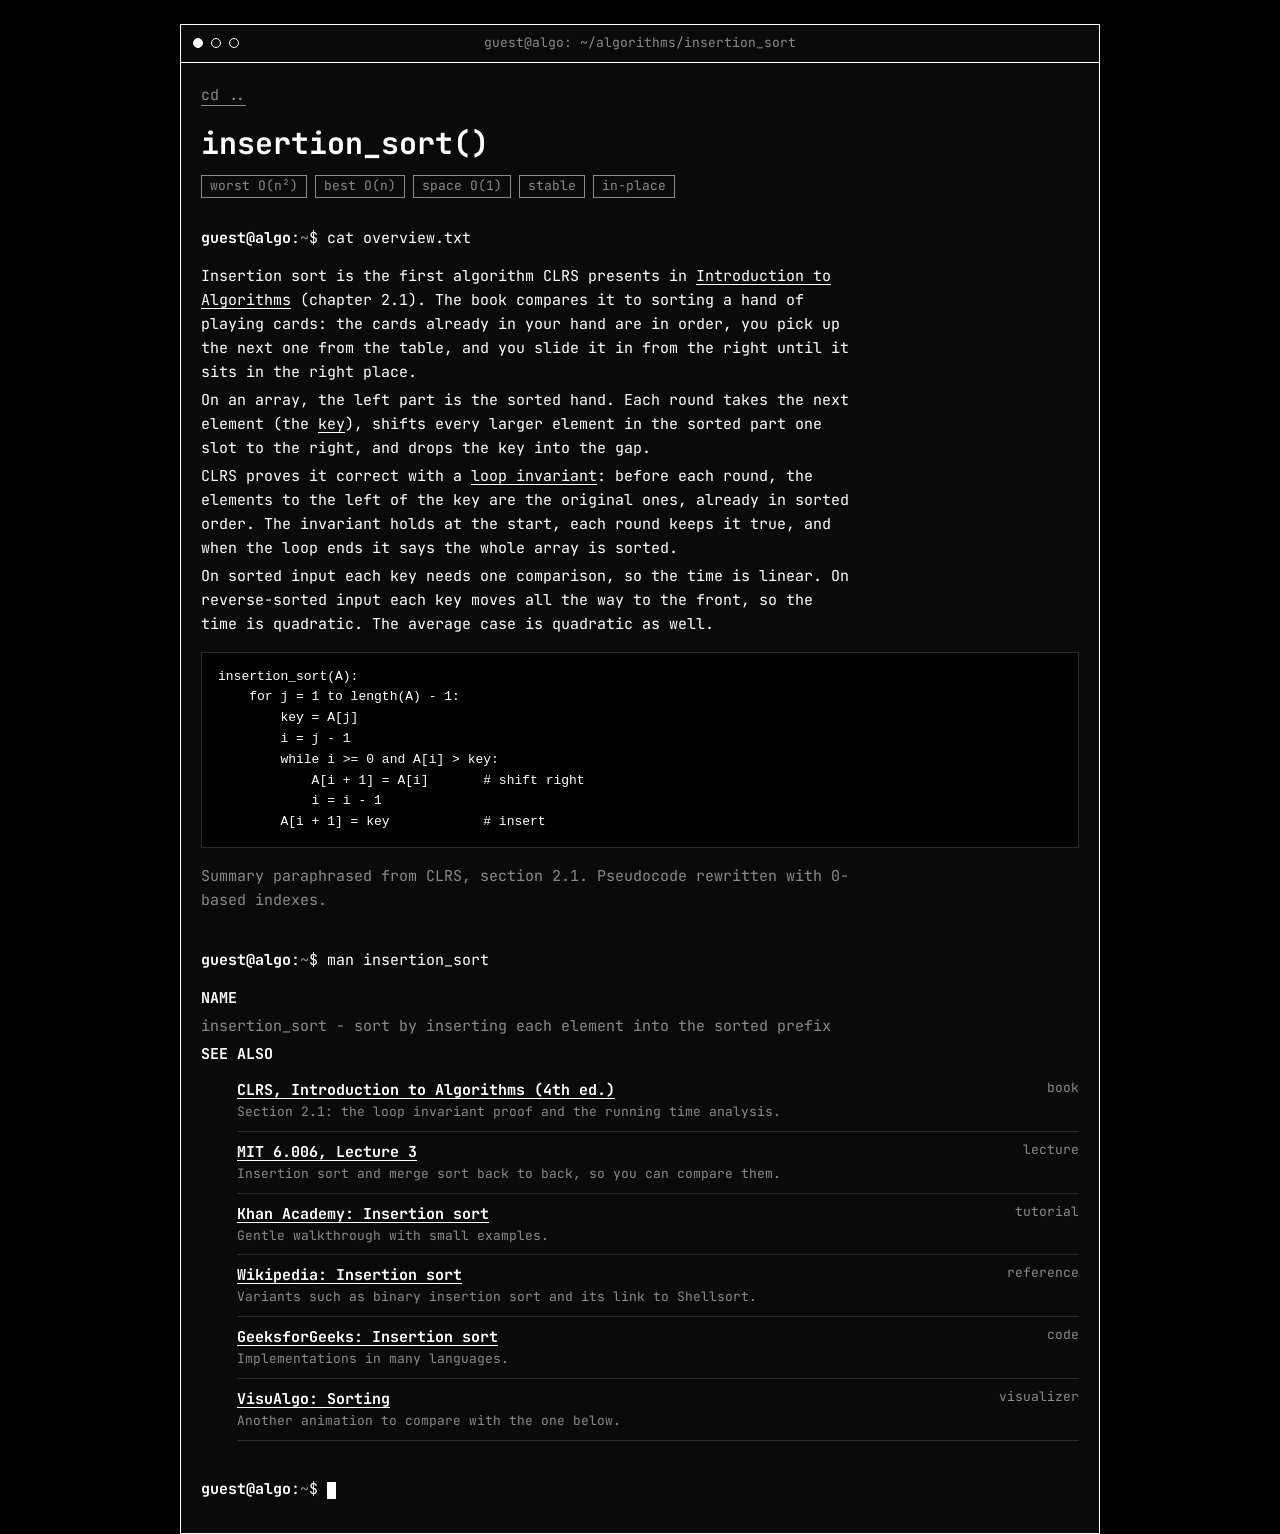
==== insertion-sort.html @ 258cb3d3 "feat(insertion-sort): add man-page style references section" ====
<!DOCTYPE html>
<html lang="en">
<head>
  <meta charset="UTF-8">
  <meta name="viewport" content="width=device-width, initial-scale=1">
  <title>insertion_sort() | Algorithm Visualizer</title>
  <meta name="description" content="Insertion sort explained, with references and a step-by-step animation you can run on your own data.">
  <link rel="preconnect" href="https://fonts.googleapis.com">
  <link rel="preconnect" href="https://fonts.gstatic.com" crossorigin>
  <link href="https://fonts.googleapis.com/css2?family=JetBrains+Mono:wght@400;700&display=swap" rel="stylesheet">
  <link rel="stylesheet" href="css/style.css">
  <link rel="stylesheet" href="css/algo-page.css">
</head>
<body>
  <main class="terminal wide">
    <div class="titlebar">
      <span class="dot"></span><span class="dot"></span><span class="dot"></span>
      <span class="title">guest@algo: ~/algorithms/insertion_sort</span>
    </div>

    <div class="screen">
      <p class="nav"><a href="index.html">cd ..</a></p>
      <h1>insertion_sort()</h1>
      <ul class="tags">
        <li>worst O(n²)</li>
        <li>best O(n)</li>
        <li>space O(1)</li>
        <li>stable</li>
        <li>in-place</li>
      </ul>

      <section id="overview">
        <p class="prompt"><span class="user">guest@algo</span>:<span class="path">~</span>$ cat overview.txt</p>
        <p>
          Insertion sort is the first algorithm CLRS presents in
          <em>Introduction to Algorithms</em> (chapter 2.1). The book compares it
          to sorting a hand of playing cards: the cards already in your hand are in
          order, you pick up the next one from the table, and you slide it in from
          the right until it sits in the right place.
        </p>
        <p>
          On an array, the left part is the sorted hand. Each round takes the next
          element (the <em>key</em>), shifts every larger element in the sorted part
          one slot to the right, and drops the key into the gap.
        </p>
        <p>
          CLRS proves it correct with a <em>loop invariant</em>: before each round,
          the elements to the left of the key are the original ones, already in
          sorted order. The invariant holds at the start, each round keeps it true,
          and when the loop ends it says the whole array is sorted.
        </p>
        <p>
          On sorted input each key needs one comparison, so the time is linear. On
          reverse-sorted input each key moves all the way to the front, so the time
          is quadratic. The average case is quadratic as well.
        </p>
<pre class="code">insertion_sort(A):
    for j = 1 to length(A) - 1:
        key = A[j]
        i = j - 1
        while i >= 0 and A[i] > key:
            A[i + 1] = A[i]       # shift right
            i = i - 1
        A[i + 1] = key            # insert</pre>
        <p class="dim">Summary paraphrased from CLRS, section 2.1. Pseudocode rewritten with 0-based indexes.</p>
      </section>

      <section id="docs">
        <p class="prompt"><span class="user">guest@algo</span>:<span class="path">~</span>$ man insertion_sort</p>
        <div class="man">
          <p class="man-h">NAME</p>
          <p class="man-b">insertion_sort - sort by inserting each element into the sorted prefix</p>
          <p class="man-h">SEE ALSO</p>
          <ul class="refs">
            <li>
              <a href="https://mitpress.mit.edu/9780262046305/introduction-to-algorithms/" target="_blank" rel="noopener">CLRS, Introduction to Algorithms (4th ed.)</a>
              <span class="kind">book</span>
              <span class="why">Section 2.1: the loop invariant proof and the running time analysis.</span>
            </li>
            <li>
              <a href="https://ocw.mit.edu/courses/electrical-engineering-and-computer-science/6-006-introduction-to-algorithms-fall-2011/lecture-videos/lecture-3-insertion-sort-merge-sort/" target="_blank" rel="noopener">MIT 6.006, Lecture 3</a>
              <span class="kind">lecture</span>
              <span class="why">Insertion sort and merge sort back to back, so you can compare them.</span>
            </li>
            <li>
              <a href="https://www.khanacademy.org/computing/computer-science/algorithms/insertion-sort/a/insertion-sort" target="_blank" rel="noopener">Khan Academy: Insertion sort</a>
              <span class="kind">tutorial</span>
              <span class="why">Gentle walkthrough with small examples.</span>
            </li>
            <li>
              <a href="https://en.wikipedia.org/wiki/Insertion_sort" target="_blank" rel="noopener">Wikipedia: Insertion sort</a>
              <span class="kind">reference</span>
              <span class="why">Variants such as binary insertion sort and its link to Shellsort.</span>
            </li>
            <li>
              <a href="https://www.geeksforgeeks.org/insertion-sort-algorithm/" target="_blank" rel="noopener">GeeksforGeeks: Insertion sort</a>
              <span class="kind">code</span>
              <span class="why">Implementations in many languages.</span>
            </li>
            <li>
              <a href="https://visualgo.net/en/sorting" target="_blank" rel="noopener">VisuAlgo: Sorting</a>
              <span class="kind">visualizer</span>
              <span class="why">Another animation to compare with the one below.</span>
            </li>
          </ul>
        </div>
      </section>



      <p class="prompt"><span class="user">guest@algo</span>:<span class="path">~</span>$ <span class="cursor" aria-hidden="true"></span></p>
    </div>
  </main>
</body>
</html>
---- css/style.css ----
/* Algorithm Visualizer - terminal theme (black & white) */

:root {
  --bg: #000;
  --fg: #fff;
  --dim: #8a8a8a;
  --line: #2b2b2b;
  --panel: #0a0a0a;
  --font: "JetBrains Mono", ui-monospace, "SF Mono", Menlo, Consolas, "Liberation Mono", monospace;
}

* { box-sizing: border-box; }

html, body { height: 100%; }

body {
  margin: 0;
  background: var(--bg);
  color: var(--fg);
  font-family: var(--font);
  font-size: 15px;
  line-height: 1.6;
  display: flex;
  align-items: center;
  justify-content: center;
  padding: 24px 16px;
}

a { color: inherit; text-decoration: none; }

:focus-visible {
  outline: 2px solid var(--fg);
  outline-offset: 3px;
}

/* ---------- terminal window ---------- */
.terminal {
  width: 100%;
  max-width: 760px;
  border: 1px solid var(--fg);
  background: var(--panel);
}

.titlebar {
  display: flex;
  align-items: center;
  gap: 8px;
  padding: 8px 12px;
  border-bottom: 1px solid var(--fg);
  color: var(--dim);
  font-size: 13px;
}

.titlebar .dot {
  width: 10px;
  height: 10px;
  border: 1px solid var(--fg);
  border-radius: 50%;
}

.titlebar .dot:first-child { background: var(--fg); }

.titlebar .title {
  margin-left: auto;
  margin-right: auto;
  padding-right: 54px; /* visually center against the dots */
  white-space: nowrap;
  overflow: hidden;
  text-overflow: ellipsis;
}

.screen { padding: 20px 20px 28px; }

.screen p { margin: 0 0 4px; }

.prompt { color: var(--fg); }
.prompt .user { font-weight: 700; }
.prompt .path { color: var(--dim); }
.dim { color: var(--dim); }

/* ---------- banner ---------- */
.banner {
  margin: 0 0 20px;
  font-size: clamp(8px, 2.2vw, 13px);
  line-height: 1.15;
  white-space: pre;
  overflow: hidden;
}

/* ---------- algorithm list ---------- */
.algo-list {
  list-style: none;
  margin: 16px 0 20px;
  padding: 0;
  border-top: 1px solid var(--line);
}

.algo-list li { border-bottom: 1px solid var(--line); }

.algo-link {
  display: grid;
  grid-template-columns: 2ch 1fr auto;
  gap: 12px;
  align-items: baseline;
  padding: 12px 8px;
}

.algo-link .caret { visibility: hidden; }
.algo-link .name { font-weight: 700; }
.algo-link .meta { color: var(--dim); font-size: 13px; }
.algo-link .desc {
  grid-column: 2 / 4;
  color: var(--dim);
  font-size: 13px;
}

.algo-link:hover,
.algo-link:focus-visible {
  background: var(--fg);
  color: var(--bg);
  outline-offset: -2px;
}

.algo-link:hover .meta,
.algo-link:hover .desc,
.algo-link:focus-visible .meta,
.algo-link:focus-visible .desc { color: #333; }

.algo-link:hover .caret,
.algo-link:focus-visible .caret { visibility: visible; }

/* ---------- cursor ---------- */
.cursor {
  display: inline-block;
  width: 0.6em;
  height: 1.1em;
  background: var(--fg);
  vertical-align: text-bottom;
  animation: blink 1s steps(1) infinite;
}

@keyframes blink { 50% { opacity: 0; } }

@media (prefers-reduced-motion: reduce) {
  .cursor { animation: none; }
}

/* ---------- small screens ---------- */
@media (max-width: 480px) {
  body { font-size: 14px; padding: 12px 8px; align-items: flex-start; }
  .screen { padding: 16px 12px 24px; }
  .algo-link { grid-template-columns: 2ch 1fr; }
  .algo-link .meta { grid-column: 2; }
  .algo-link .desc { grid-column: 2; }
}
---- css/algo-page.css ----
/* Algorithm page layout (shared by all algorithm pages) */
body { align-items: flex-start; }
.terminal.wide { max-width: 920px; }

.nav a { border-bottom: 1px solid var(--dim); color: var(--dim); }
.nav a:hover { color: var(--fg); border-color: var(--fg); }

h1 { font-size: clamp(20px, 5vw, 30px); margin: 12px 0 8px; }

.tags { list-style: none; display: flex; flex-wrap: wrap; gap: 8px; margin: 0 0 28px; padding: 0; }
.tags li { border: 1px solid var(--dim); padding: 0 8px; font-size: 13px; color: var(--dim); }

section { margin-bottom: 36px; }
section p { max-width: 72ch; margin: 0 0 12px; }
em { font-style: normal; text-decoration: underline; text-underline-offset: 3px; }
section .prompt { margin-bottom: 14px; }

.code {
  margin: 16px 0; padding: 14px 16px; border: 1px solid var(--line);
  background: #000; overflow-x: auto; font-size: 13px; line-height: 1.6;
}

.man-h { font-weight: 700; margin: 0 0 4px; }
.man-b { margin: 0 0 16px 4ch; color: var(--dim); }
.refs { list-style: none; margin: 0 0 0 4ch; padding: 0; }
.refs li { display: grid; grid-template-columns: 1fr auto; gap: 0 12px; padding: 8px 0; border-bottom: 1px solid var(--line); }
.refs a { text-decoration: underline; text-underline-offset: 3px; font-weight: 700; }
.refs a:hover { background: var(--fg); color: var(--bg); text-decoration: none; }
.refs .kind { color: var(--dim); font-size: 13px; }
.refs .why { grid-column: 1 / 3; color: var(--dim); font-size: 13px; }
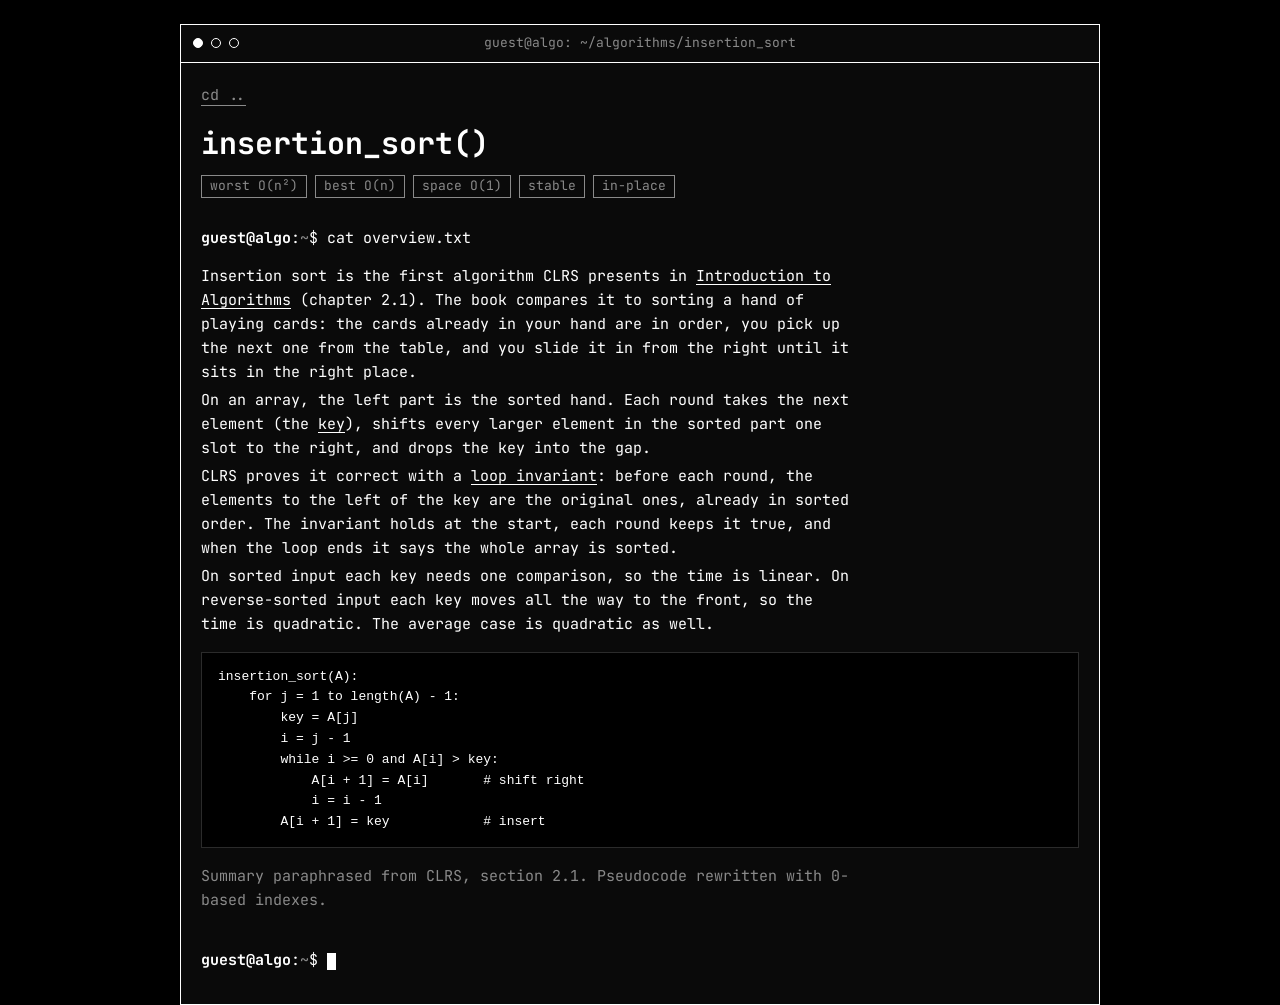
==== commit d53df9a4: "feat(insertion-sort): add page with CLRS-based overview and pseudocode" ====
--- a/insertion-sort.html
+++ b/insertion-sort.html
@@ -65,46 +65,6 @@
         <p class="dim">Summary paraphrased from CLRS, section 2.1. Pseudocode rewritten with 0-based indexes.</p>
       </section>
 
-      <section id="docs">
-        <p class="prompt"><span class="user">guest@algo</span>:<span class="path">~</span>$ man insertion_sort</p>
-        <div class="man">
-          <p class="man-h">NAME</p>
-          <p class="man-b">insertion_sort - sort by inserting each element into the sorted prefix</p>
-          <p class="man-h">SEE ALSO</p>
-          <ul class="refs">
-            <li>
-              <a href="https://mitpress.mit.edu/9780262046305/introduction-to-algorithms/" target="_blank" rel="noopener">CLRS, Introduction to Algorithms (4th ed.)</a>
-              <span class="kind">book</span>
-              <span class="why">Section 2.1: the loop invariant proof and the running time analysis.</span>
-            </li>
-            <li>
-              <a href="https://ocw.mit.edu/courses/electrical-engineering-and-computer-science/6-006-introduction-to-algorithms-fall-2011/lecture-videos/lecture-3-insertion-sort-merge-sort/" target="_blank" rel="noopener">MIT 6.006, Lecture 3</a>
-              <span class="kind">lecture</span>
-              <span class="why">Insertion sort and merge sort back to back, so you can compare them.</span>
-            </li>
-            <li>
-              <a href="https://www.khanacademy.org/computing/computer-science/algorithms/insertion-sort/a/insertion-sort" target="_blank" rel="noopener">Khan Academy: Insertion sort</a>
-              <span class="kind">tutorial</span>
-              <span class="why">Gentle walkthrough with small examples.</span>
-            </li>
-            <li>
-              <a href="https://en.wikipedia.org/wiki/Insertion_sort" target="_blank" rel="noopener">Wikipedia: Insertion sort</a>
-              <span class="kind">reference</span>
-              <span class="why">Variants such as binary insertion sort and its link to Shellsort.</span>
-            </li>
-            <li>
-              <a href="https://www.geeksforgeeks.org/insertion-sort-algorithm/" target="_blank" rel="noopener">GeeksforGeeks: Insertion sort</a>
-              <span class="kind">code</span>
-              <span class="why">Implementations in many languages.</span>
-            </li>
-            <li>
-              <a href="https://visualgo.net/en/sorting" target="_blank" rel="noopener">VisuAlgo: Sorting</a>
-              <span class="kind">visualizer</span>
-              <span class="why">Another animation to compare with the one below.</span>
-            </li>
-          </ul>
-        </div>
-      </section>
 
 
 
--- a/css/algo-page.css
+++ b/css/algo-page.css
@@ -20,12 +20,4 @@
   background: #000; overflow-x: auto; font-size: 13px; line-height: 1.6;
 }
 
-.man-h { font-weight: 700; margin: 0 0 4px; }
-.man-b { margin: 0 0 16px 4ch; color: var(--dim); }
-.refs { list-style: none; margin: 0 0 0 4ch; padding: 0; }
-.refs li { display: grid; grid-template-columns: 1fr auto; gap: 0 12px; padding: 8px 0; border-bottom: 1px solid var(--line); }
-.refs a { text-decoration: underline; text-underline-offset: 3px; font-weight: 700; }
-.refs a:hover { background: var(--fg); color: var(--bg); text-decoration: none; }
-.refs .kind { color: var(--dim); font-size: 13px; }
-.refs .why { grid-column: 1 / 3; color: var(--dim); font-size: 13px; }
 
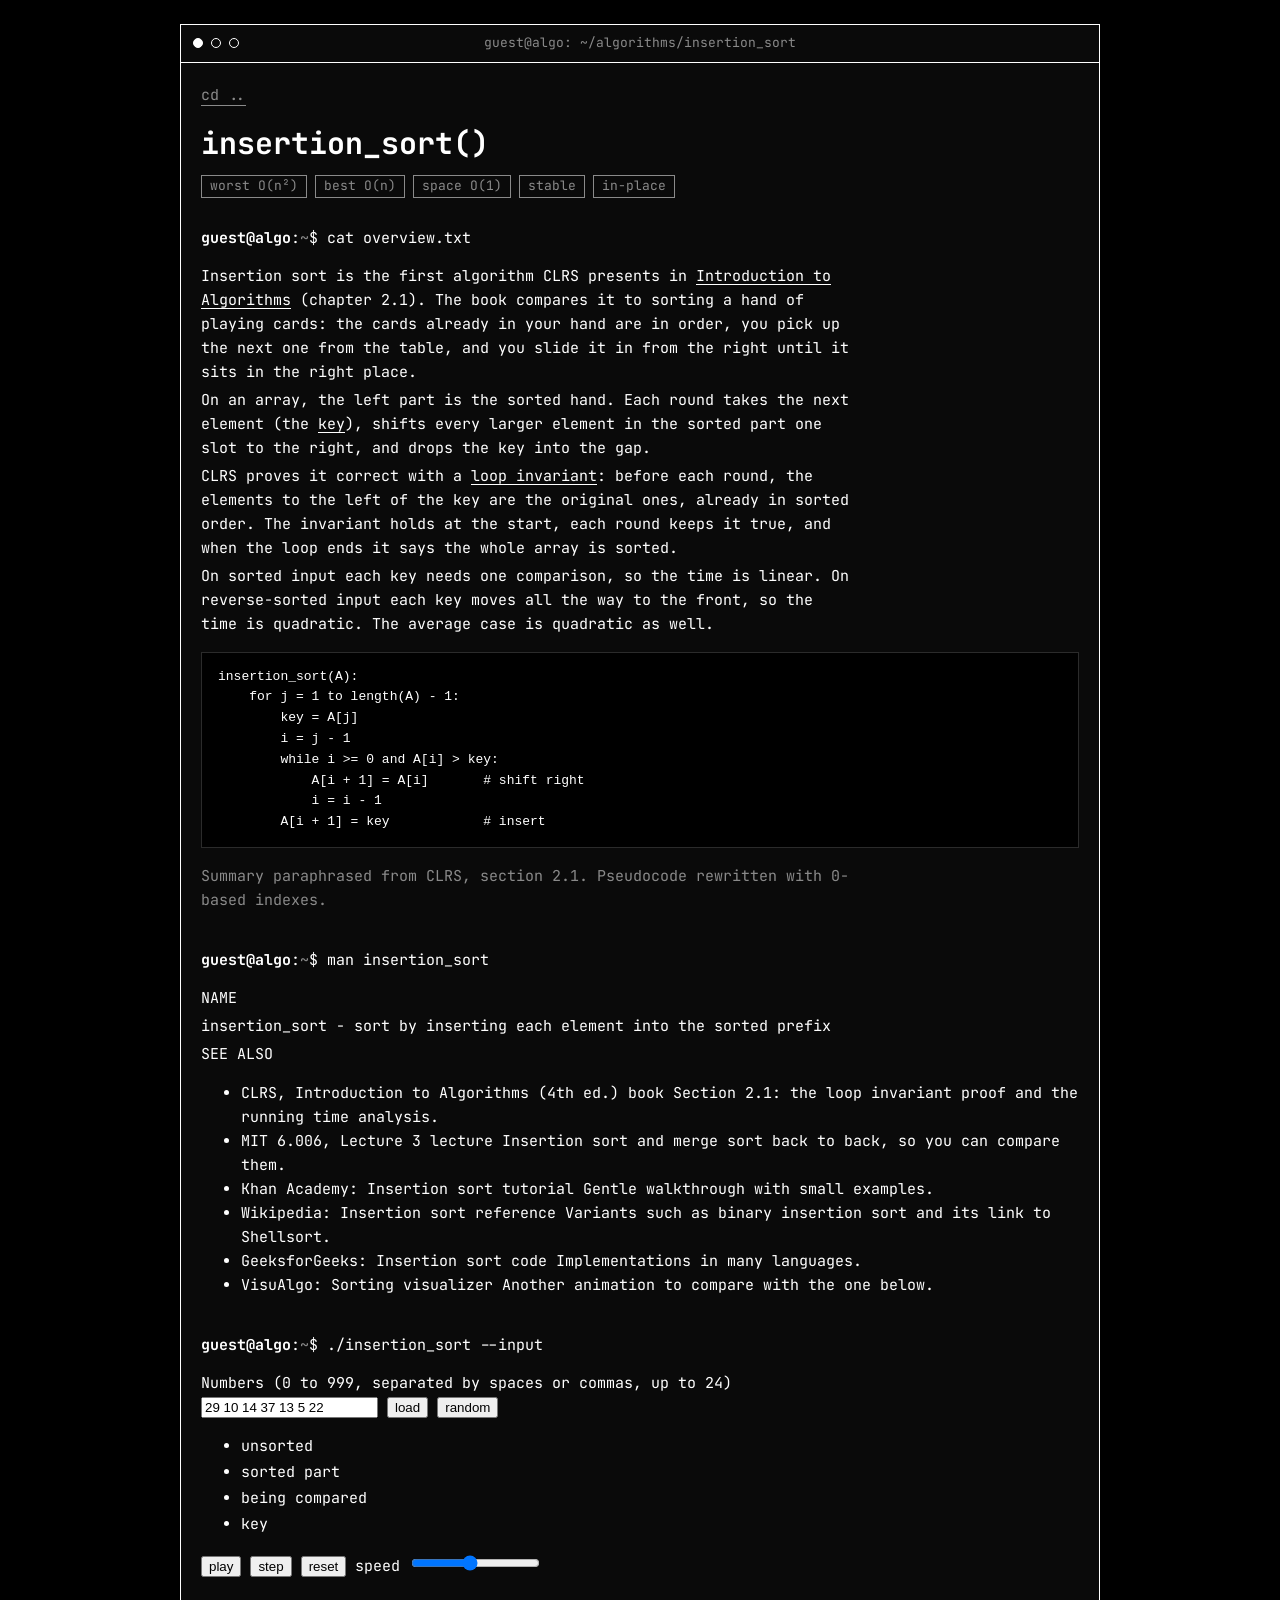
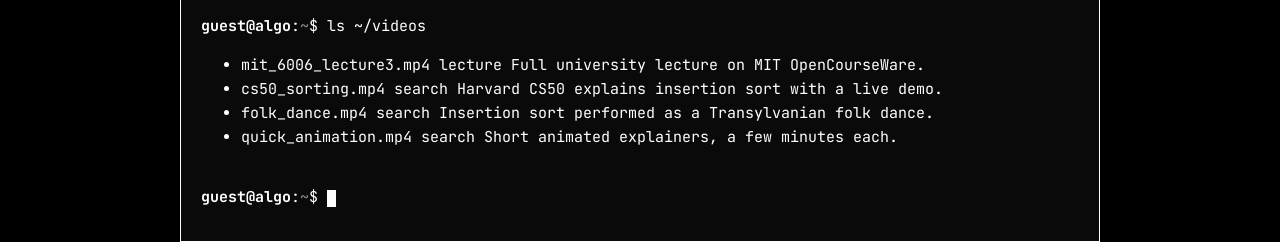
==== commit ca15700a: "feat(insertion-sort): add related video links" ====
--- a/insertion-sort.html
+++ b/insertion-sort.html
@@ -65,8 +65,105 @@
         <p class="dim">Summary paraphrased from CLRS, section 2.1. Pseudocode rewritten with 0-based indexes.</p>
       </section>
 
+      <section id="docs">
+        <p class="prompt"><span class="user">guest@algo</span>:<span class="path">~</span>$ man insertion_sort</p>
+        <div class="man">
+          <p class="man-h">NAME</p>
+          <p class="man-b">insertion_sort - sort by inserting each element into the sorted prefix</p>
+          <p class="man-h">SEE ALSO</p>
+          <ul class="refs">
+            <li>
+              <a href="https://mitpress.mit.edu/9780262046305/introduction-to-algorithms/" target="_blank" rel="noopener">CLRS, Introduction to Algorithms (4th ed.)</a>
+              <span class="kind">book</span>
+              <span class="why">Section 2.1: the loop invariant proof and the running time analysis.</span>
+            </li>
+            <li>
+              <a href="https://ocw.mit.edu/courses/electrical-engineering-and-computer-science/6-006-introduction-to-algorithms-fall-2011/lecture-videos/lecture-3-insertion-sort-merge-sort/" target="_blank" rel="noopener">MIT 6.006, Lecture 3</a>
+              <span class="kind">lecture</span>
+              <span class="why">Insertion sort and merge sort back to back, so you can compare them.</span>
+            </li>
+            <li>
+              <a href="https://www.khanacademy.org/computing/computer-science/algorithms/insertion-sort/a/insertion-sort" target="_blank" rel="noopener">Khan Academy: Insertion sort</a>
+              <span class="kind">tutorial</span>
+              <span class="why">Gentle walkthrough with small examples.</span>
+            </li>
+            <li>
+              <a href="https://en.wikipedia.org/wiki/Insertion_sort" target="_blank" rel="noopener">Wikipedia: Insertion sort</a>
+              <span class="kind">reference</span>
+              <span class="why">Variants such as binary insertion sort and its link to Shellsort.</span>
+            </li>
+            <li>
+              <a href="https://www.geeksforgeeks.org/insertion-sort-algorithm/" target="_blank" rel="noopener">GeeksforGeeks: Insertion sort</a>
+              <span class="kind">code</span>
+              <span class="why">Implementations in many languages.</span>
+            </li>
+            <li>
+              <a href="https://visualgo.net/en/sorting" target="_blank" rel="noopener">VisuAlgo: Sorting</a>
+              <span class="kind">visualizer</span>
+              <span class="why">Another animation to compare with the one below.</span>
+            </li>
+          </ul>
+        </div>
+      </section>
 
+      <section id="playground">
+        <p class="prompt"><span class="user">guest@algo</span>:<span class="path">~</span>$ ./insertion_sort --input</p>
 
+        <label class="field" for="data">Numbers (0 to 999, separated by spaces or commas, up to 24)</label>
+        <div class="row">
+          <input id="data" type="text" value="29 10 14 37 13 5 22" autocomplete="off" spellcheck="false">
+          <button id="load" type="button">load</button>
+          <button id="random" type="button">random</button>
+        </div>
+        <p id="err" class="err" role="alert"></p>
+
+        <div id="bars" class="bars" aria-hidden="true"></div>
+        <ul class="legend">
+          <li><i class="sw sw-un"></i>unsorted</li>
+          <li><i class="sw sw-so"></i>sorted part</li>
+          <li><i class="sw sw-cm"></i>being compared</li>
+          <li><i class="sw sw-ky"></i>key</li>
+        </ul>
+
+        <p id="log" class="log" aria-live="polite"></p>
+        <p id="stats" class="dim"></p>
+
+        <div class="row controls">
+          <button id="play" type="button">play</button>
+          <button id="step" type="button">step</button>
+          <button id="reset" type="button">reset</button>
+          <label class="speed" for="speed">speed
+            <input id="speed" type="range" min="1" max="10" value="5">
+          </label>
+        </div>
+      </section>
+      <script src="js/insertion-sort.js"></script>
+
+      <section id="videos">
+        <p class="prompt"><span class="user">guest@algo</span>:<span class="path">~</span>$ ls ~/videos</p>
+        <ul class="refs">
+          <li>
+            <a href="https://ocw.mit.edu/courses/electrical-engineering-and-computer-science/6-006-introduction-to-algorithms-fall-2011/lecture-videos/lecture-3-insertion-sort-merge-sort/" target="_blank" rel="noopener">mit_6006_lecture3.mp4</a>
+            <span class="kind">lecture</span>
+            <span class="why">Full university lecture on MIT OpenCourseWare.</span>
+          </li>
+          <li>
+            <a href="https://www.youtube.com/results?search_query=CS50+insertion+sort" target="_blank" rel="noopener">cs50_sorting.mp4</a>
+            <span class="kind">search</span>
+            <span class="why">Harvard CS50 explains insertion sort with a live demo.</span>
+          </li>
+          <li>
+            <a href="https://www.youtube.com/results?search_query=AlgoRythmics+insertion+sort+dance" target="_blank" rel="noopener">folk_dance.mp4</a>
+            <span class="kind">search</span>
+            <span class="why">Insertion sort performed as a Transylvanian folk dance.</span>
+          </li>
+          <li>
+            <a href="https://www.youtube.com/results?search_query=insertion+sort+explained+animation" target="_blank" rel="noopener">quick_animation.mp4</a>
+            <span class="kind">search</span>
+            <span class="why">Short animated explainers, a few minutes each.</span>
+          </li>
+        </ul>
+      </section>
 
       <p class="prompt"><span class="user">guest@algo</span>:<span class="path">~</span>$ <span class="cursor" aria-hidden="true"></span></p>
     </div>
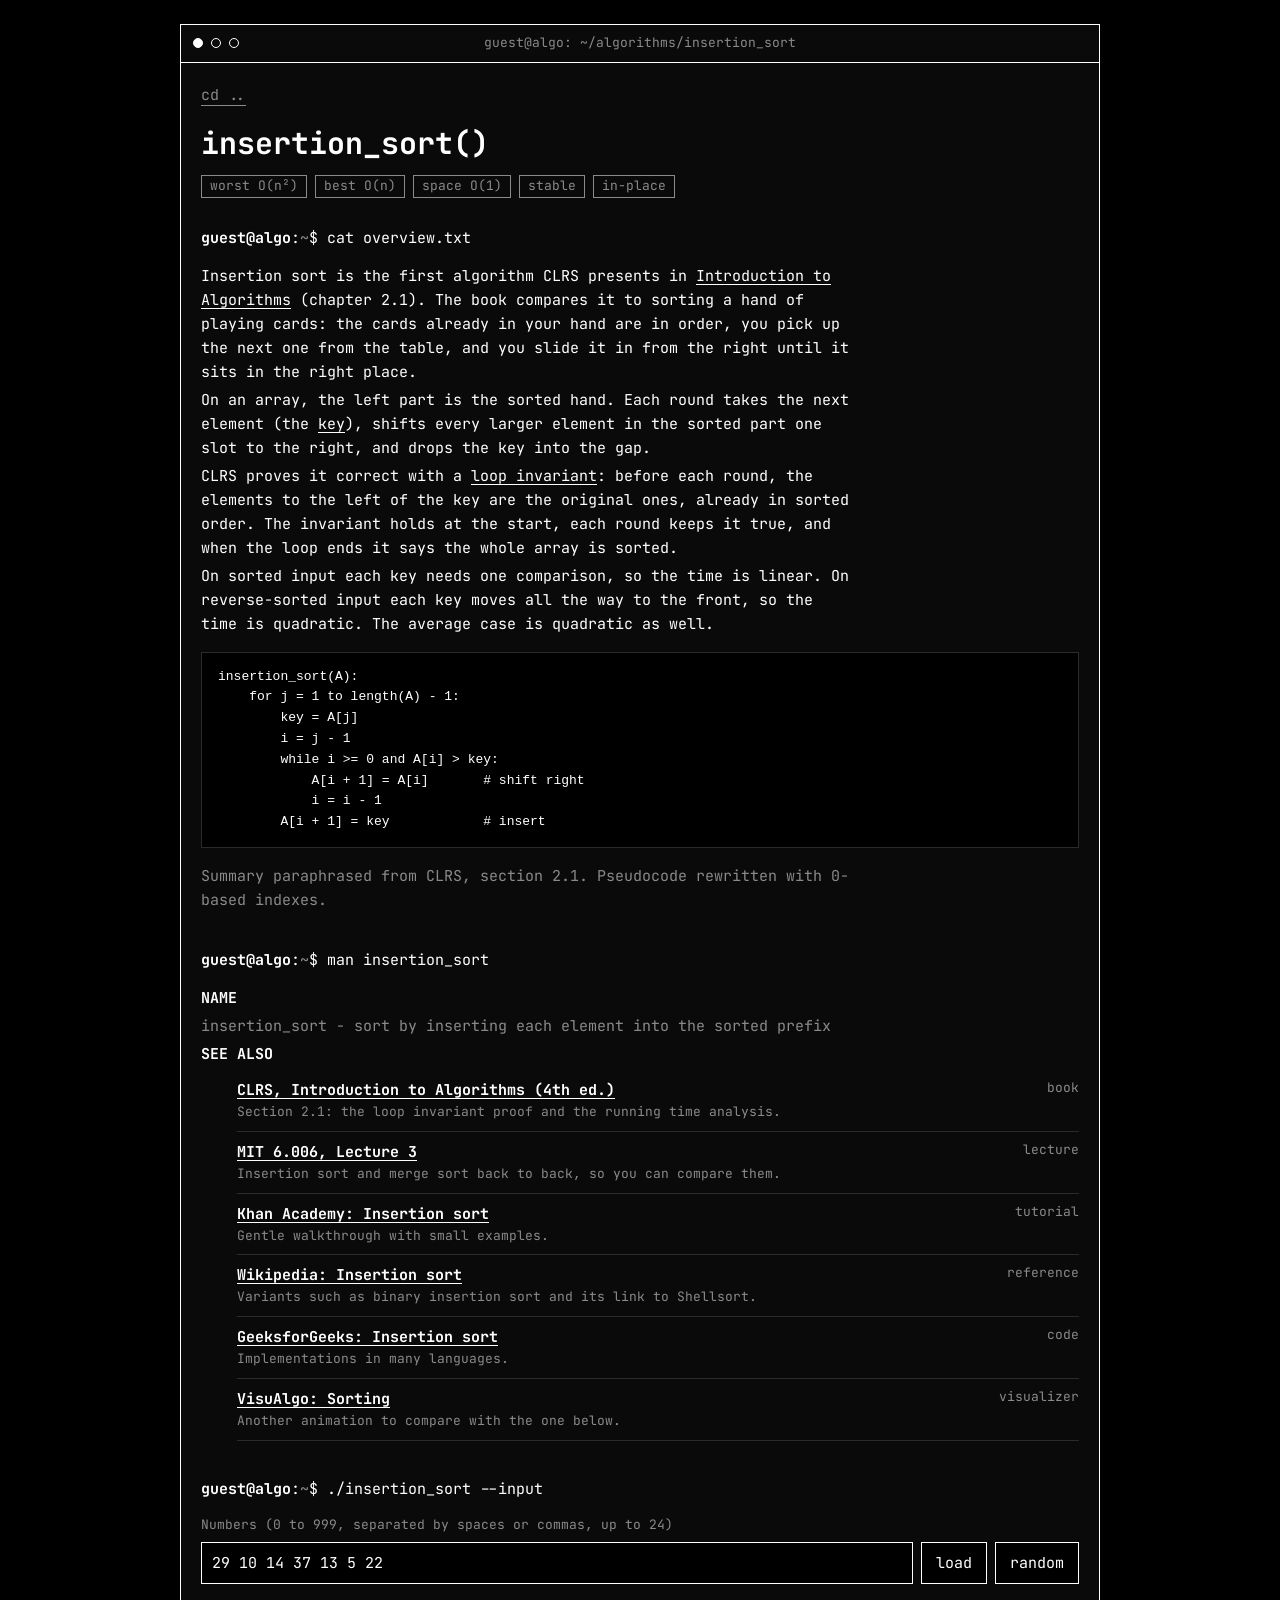
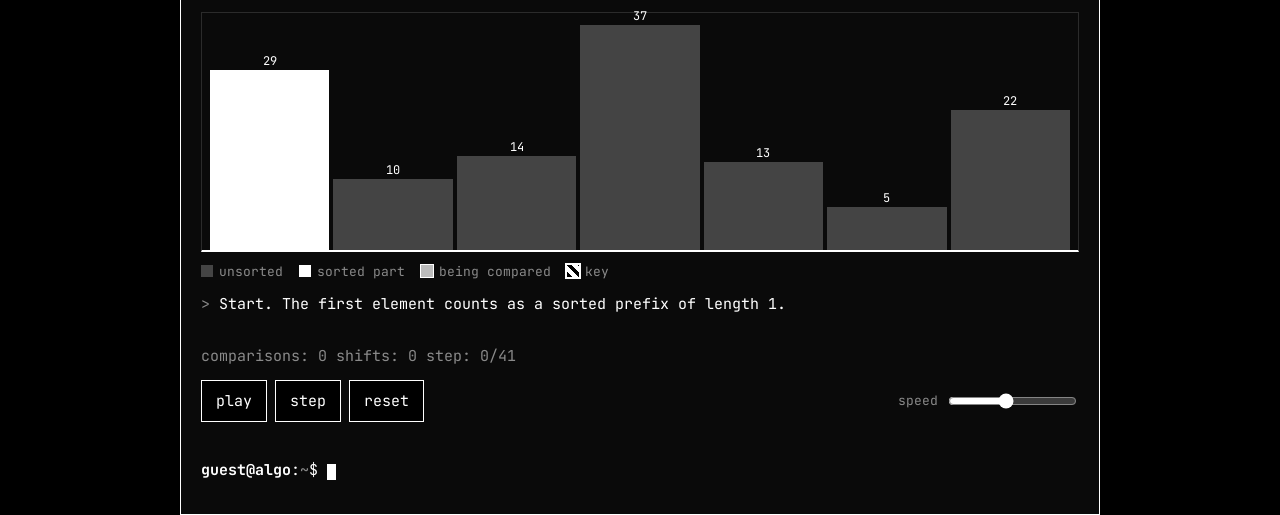
==== commit d6bfb50f: "feat(insertion-sort): add input, controls and step-by-step animation" ====
--- a/insertion-sort.html
+++ b/insertion-sort.html
@@ -139,31 +139,6 @@
       </section>
       <script src="js/insertion-sort.js"></script>
 
-      <section id="videos">
-        <p class="prompt"><span class="user">guest@algo</span>:<span class="path">~</span>$ ls ~/videos</p>
-        <ul class="refs">
-          <li>
-            <a href="https://ocw.mit.edu/courses/electrical-engineering-and-computer-science/6-006-introduction-to-algorithms-fall-2011/lecture-videos/lecture-3-insertion-sort-merge-sort/" target="_blank" rel="noopener">mit_6006_lecture3.mp4</a>
-            <span class="kind">lecture</span>
-            <span class="why">Full university lecture on MIT OpenCourseWare.</span>
-          </li>
-          <li>
-            <a href="https://www.youtube.com/results?search_query=CS50+insertion+sort" target="_blank" rel="noopener">cs50_sorting.mp4</a>
-            <span class="kind">search</span>
-            <span class="why">Harvard CS50 explains insertion sort with a live demo.</span>
-          </li>
-          <li>
-            <a href="https://www.youtube.com/results?search_query=AlgoRythmics+insertion+sort+dance" target="_blank" rel="noopener">folk_dance.mp4</a>
-            <span class="kind">search</span>
-            <span class="why">Insertion sort performed as a Transylvanian folk dance.</span>
-          </li>
-          <li>
-            <a href="https://www.youtube.com/results?search_query=insertion+sort+explained+animation" target="_blank" rel="noopener">quick_animation.mp4</a>
-            <span class="kind">search</span>
-            <span class="why">Short animated explainers, a few minutes each.</span>
-          </li>
-        </ul>
-      </section>
 
       <p class="prompt"><span class="user">guest@algo</span>:<span class="path">~</span>$ <span class="cursor" aria-hidden="true"></span></p>
     </div>
--- a/css/algo-page.css
+++ b/css/algo-page.css
@@ -20,4 +20,52 @@
   background: #000; overflow-x: auto; font-size: 13px; line-height: 1.6;
 }
 
+.man-h { font-weight: 700; margin: 0 0 4px; }
+.man-b { margin: 0 0 16px 4ch; color: var(--dim); }
+.refs { list-style: none; margin: 0 0 0 4ch; padding: 0; }
+.refs li { display: grid; grid-template-columns: 1fr auto; gap: 0 12px; padding: 8px 0; border-bottom: 1px solid var(--line); }
+.refs a { text-decoration: underline; text-underline-offset: 3px; font-weight: 700; }
+.refs a:hover { background: var(--fg); color: var(--bg); text-decoration: none; }
+.refs .kind { color: var(--dim); font-size: 13px; }
+.refs .why { grid-column: 1 / 3; color: var(--dim); font-size: 13px; }
 
+.field { display: block; margin-bottom: 6px; color: var(--dim); font-size: 13px; }
+.row { display: flex; flex-wrap: wrap; gap: 8px; align-items: center; }
+input[type="text"] {
+  flex: 1 1 240px; min-width: 0; background: #000; color: var(--fg);
+  border: 1px solid var(--fg); padding: 8px 10px; font: inherit;
+}
+button {
+  background: #000; color: var(--fg); border: 1px solid var(--fg);
+  padding: 8px 14px; font: inherit; cursor: pointer;
+}
+button:hover { background: var(--fg); color: var(--bg); }
+.err { color: var(--fg); min-height: 1.6em; margin: 6px 0 12px; font-weight: 700; }
+.err:not(:empty)::before { content: "error: "; }
+
+.bars {
+  display: flex; align-items: flex-end; gap: 4px; height: 240px;
+  padding: 12px 8px 0; border: 1px solid var(--line); border-bottom: 2px solid var(--fg);
+}
+.bar {
+  flex: 1 1 0; min-width: 0; background: #444; position: relative;
+  transition: height .15s linear, background .15s linear;
+}
+.bar span { position: absolute; top: -1.5em; left: 0; right: 0; text-align: center; font-size: 12px; }
+.bars.many .bar span { display: none; }
+.bar.sorted { background: var(--fg); }
+.bar.cmp { background: #bbb; outline: 2px solid var(--fg); outline-offset: 2px; }
+.bar.key, .sw-ky {
+  background: repeating-linear-gradient(45deg, #000 0 4px, #fff 4px 8px);
+  outline: 2px solid var(--fg);
+}
+.legend { list-style: none; display: flex; flex-wrap: wrap; gap: 16px; margin: 10px 0; padding: 0; font-size: 13px; color: var(--dim); }
+.sw { display: inline-block; width: 12px; height: 12px; margin-right: 6px; vertical-align: -1px; }
+.sw-un { background: #444; } .sw-so { background: #fff; } .sw-cm { background: #bbb; outline: 1px solid #fff; }
+.log { min-height: 3.2em; margin: 12px 0 4px; }
+.log::before { content: "> "; color: var(--dim); }
+.controls { margin-top: 12px; }
+.speed { display: flex; gap: 8px; align-items: center; margin-left: auto; color: var(--dim); font-size: 13px; }
+input[type="range"] { accent-color: #fff; }
+@media (prefers-reduced-motion: reduce) { .bar { transition: none; } }
+@media (max-width: 480px) { .bars { height: 180px; gap: 2px; } .speed { margin-left: 0; } }
